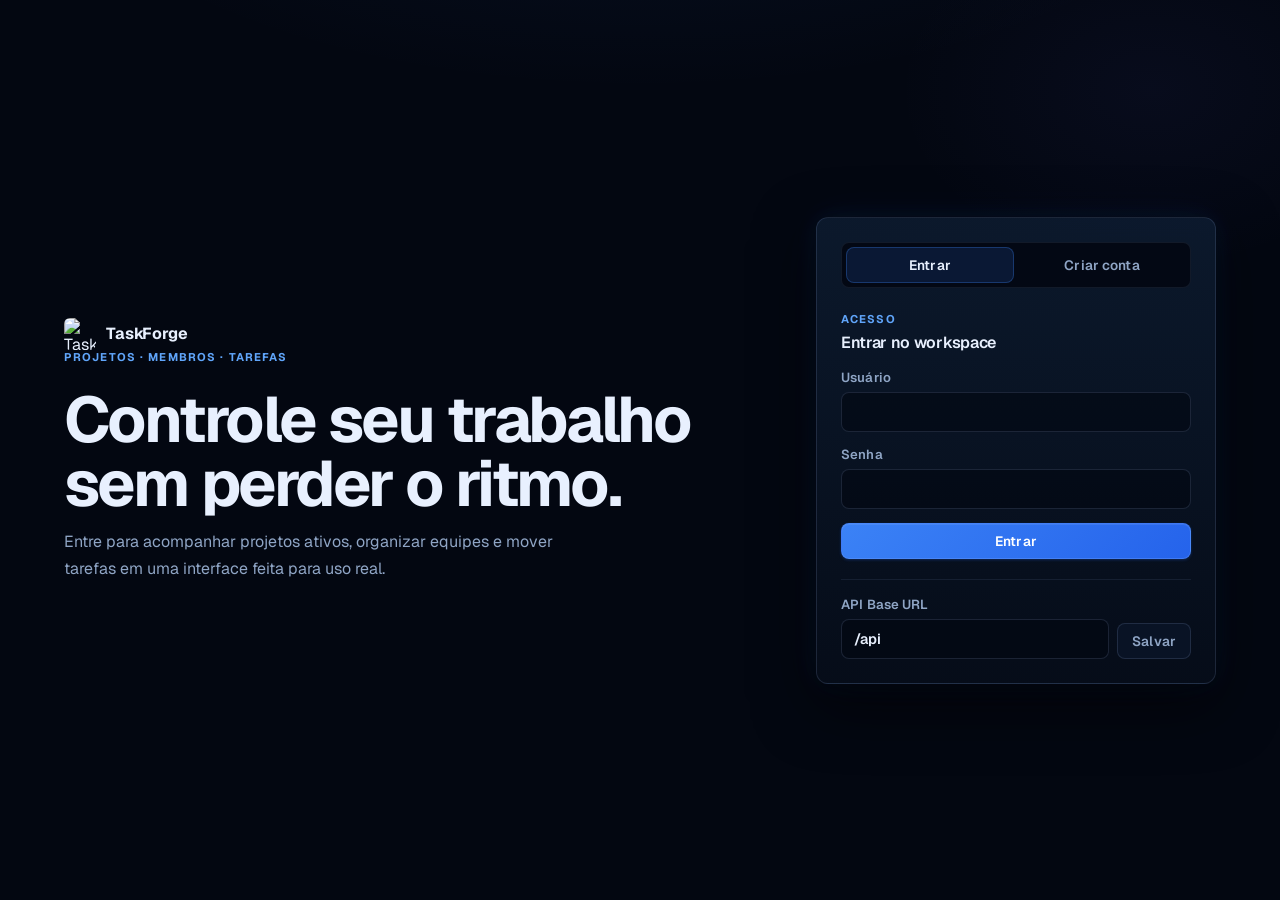
==== static/frontend/dashboard.html @ 9a6d23b8 "melhorando front end" ====
<!doctype html>
<html lang="pt-BR">
  <head>
    <meta charset="utf-8">
    <meta name="viewport" content="width=device-width, initial-scale=1">
    <title>Organizações | TaskForge</title>
    <link rel="icon" href="http://localhost:5000/static/icons/TaskForgeLogo.png">
    <link rel="stylesheet" href="./css/styles.css">
  </head>
  <body data-page="dashboard">
    <div id="toast-region" class="toast-region" aria-live="polite" aria-atomic="true"></div>
    <section class="app-shell">

      <!-- ── Sidebar ──────────────────────────────────────────── -->
      <aside class="sidebar sidebar-clean">
        <div class="brand-lockup sidebar-brand">
          <img class="brand-mark" src="http://localhost:5000/static/icons/TaskForgeLogo.png" alt="TaskForge">
          <strong>TaskForge</strong>
        </div>

        <nav class="page-nav" aria-label="Navegação principal">
          <a class="nav-link active" href="./dashboard.html">
            <span class="nav-icon">
              <svg width="14" height="14" viewBox="0 0 16 16" fill="none">
                <rect x="1" y="1" width="6" height="6" rx="1.5" fill="currentColor" opacity=".9"/>
                <rect x="9" y="1" width="6" height="6" rx="1.5" fill="currentColor" opacity=".6"/>
                <rect x="1" y="9" width="6" height="6" rx="1.5" fill="currentColor" opacity=".6"/>
                <rect x="9" y="9" width="6" height="6" rx="1.5" fill="currentColor" opacity=".4"/>
              </svg>
            </span>
            Organizações
          </a>
        </nav>

        <div class="sidebar-spacer"></div>

        <!-- User -->
        <div class="sidebar-user">
          <div class="avatar-upload-wrap">
            <span class="avatar avatar-upload" data-current-avatar>
              <span class="avatar-upload-hint">✎</span>
            </span>
            <input id="pfp-upload-input" type="file" accept="image/jpeg,image/png,image/gif" class="sr-only">
          </div>
          <div class="sidebar-user-info">
            <a class="profile-link" data-current-user data-current-profile-link href="#">Usuário</a>
            <span>Conta ativa</span>
          </div>
          <button data-logout class="icon-menu sidebar-logout" type="button" aria-label="Sair">
            <svg width="14" height="14" viewBox="0 0 16 16" fill="none"><path d="M10.5 5.5L13 8l-2.5 2.5M13 8H6M6 2.5H3.5A1 1 0 002.5 3.5v9a1 1 0 001 1H6" stroke="currentColor" stroke-width="1.5" stroke-linecap="round" stroke-linejoin="round"/></svg>
          </button>
        </div>
      </aside>

      <!-- ── Main Workspace ──────────────────────────────────── -->
      <main class="workspace workspace-org">

        <!-- Header -->
        <header class="org-header-bar">
          <div class="org-header-identity">
            <div class="org-header-text">
              <p class="eyebrow">TaskForge</p>
              <h1 id="dashboard-title">Organizações</h1>
              <p class="org-header-desc">Seus workspaces, membros e trabalho em aberto.</p>
            </div>
          </div>

          <div class="org-header-meta">
            <div class="org-meta-row">
              <div class="org-meta-item">
                <span class="org-meta-label">Workspaces</span>
                <strong id="orgs-total" style="font-size:1.1rem;font-weight:700;color:var(--text);letter-spacing:-0.02em;">0</strong>
              </div>
              <div class="org-meta-item">
                <span class="org-meta-label">Tarefas abertas</span>
                <strong id="open-tasks-total" style="font-size:1.1rem;font-weight:700;color:var(--text);letter-spacing:-0.02em;">0</strong>
              </div>
              <div class="org-meta-item">
                <span class="org-meta-label">Status API</span>
                <span id="api-status" class="api-badge">
                  <span class="api-dot"></span>
                  API pronta
                </span>
              </div>
            </div>
          </div>

          <div class="org-header-actions">
            <button id="new-org-btn" class="primary-button" type="button">
              <svg width="13" height="13" viewBox="0 0 16 16" fill="none"><path d="M8 2v12M2 8h12" stroke="currentColor" stroke-width="2" stroke-linecap="round"/></svg>
              Nova Organização
            </button>
          </div>
        </header>

        <!-- Busca -->
        <section class="dashboard-command">
          <div class="org-search-box">
            <span class="search-icon">
              <svg width="15" height="15" viewBox="0 0 20 20" fill="none">
                <path d="M9 17A8 8 0 1 0 9 1a8 8 0 0 0 0 16Z" stroke="currentColor" stroke-width="1.8" stroke-linecap="round"/>
                <path d="m19 19-4.35-4.35" stroke="currentColor" stroke-width="1.8" stroke-linecap="round"/>
              </svg>
            </span>
            <input id="org-search-input" type="search" placeholder="Pesquisar organizações..." autocomplete="off">
            <button id="org-search-btn" class="ghost-button" type="button">Buscar</button>
          </div>
          <span id="orgs-result-label" class="status-chip subdued">Todas</span>
        </section>

        <!-- Conteúdo -->
        <section id="dashboard-content" class="dashboard-content">

          <!-- Convites (oculto quando vazio) -->
          <section id="invites-panel" class="panel is-hidden" aria-labelledby="invites-title">
            <div class="panel-heading horizontal">
              <div>
                <p class="eyebrow">Pendentes</p>
                <h2 id="invites-title">Convites recebidos</h2>
              </div>
              <span id="invites-count" class="count-pill">0</span>
            </div>
            <div id="invites-list" class="invites-grid"></div>
          </section>

          <!-- Board de orgs -->
          <section class="orgs-board" aria-labelledby="orgs-title">
            <div class="panel-heading horizontal">
              <div>
                <p class="eyebrow">Workspaces</p>
                <h2 id="orgs-title">Suas organizações</h2>
              </div>
            </div>
            <div id="orgs-list" class="orgs-grid"></div>
          </section>

        </section>
      </main>
    </section>

    <!-- ── Modal: Nova Organização ──────────────────────────────── -->
    <dialog id="new-org-modal" class="project-modal">
      <div class="project-modal-inner">
        <div class="project-modal-header">
          <div>
            <p class="eyebrow">Workspaces</p>
            <h2>Nova Organização</h2>
          </div>
          <button id="close-org-modal" class="modal-close-btn" type="button" aria-label="Fechar">
            <svg width="16" height="16" viewBox="0 0 16 16" fill="none"><path d="M3 3l10 10M13 3L3 13" stroke="currentColor" stroke-width="1.8" stroke-linecap="round"/></svg>
          </button>
        </div>
        <form id="create-org-form" class="project-modal-form">
          <label>
            Nome da organização
            <input id="org-name-input" type="text" minlength="3" maxlength="30" placeholder="Ex: Acme Corp, Equipe Produto…" required autofocus>
          </label>
          <label>
            Descrição
            <input id="org-description-input" type="text" minlength="3" maxlength="120" placeholder="Descreva brevemente o propósito da organização" required>
          </label>
          <label>
            Imagem <span class="label-optional">(opcional)</span>
            <input id="org-img-input" type="file" accept="image/jpeg,image/png">
          </label>
          <div class="project-modal-actions">
            <button id="cancel-org-modal" class="ghost-button" type="button">Cancelar</button>
            <button class="primary-button" type="submit" style="justify-content:center;">
              <svg width="12" height="12" viewBox="0 0 16 16" fill="none"><path d="M8 2v12M2 8h12" stroke="currentColor" stroke-width="2.2" stroke-linecap="round"/></svg>
              Criar organização
            </button>
          </div>
        </form>
      </div>
    </dialog>

    <script src="./js/app.js" defer></script>
    <script>
      (function() {
        function openOrgModal() {
          document.getElementById('new-org-modal')?.showModal();
        }
        function closeOrgModal() {
          const m = document.getElementById('new-org-modal');
          if (m?.open) m.close();
        }

        document.getElementById('new-org-btn')?.addEventListener('click', openOrgModal);
        document.getElementById('close-org-modal')?.addEventListener('click', closeOrgModal);
        document.getElementById('cancel-org-modal')?.addEventListener('click', closeOrgModal);
        document.getElementById('new-org-modal')?.addEventListener('click', function(e) {
          if (e.target === this) closeOrgModal();
        });

        // Fechar após submissão bem-sucedida (app.js limpa o form e redireciona)
        document.getElementById('create-org-form')?.addEventListener('submit', function() {
          setTimeout(closeOrgModal, 300);
        });
      })();
    </script>
  </body>
</html>
---- static/frontend/css/styles.css ----
/* ═══════════════════════════════════════════════════════════
   TaskForge — Design System v2
   Dark Navy · Professional SaaS · Linear-inspired
═══════════════════════════════════════════════════════════ */

@import url('https://fonts.googleapis.com/css2?family=Geist:wght@300;400;500;600;700;800&family=Geist+Mono:wght@400;500&display=swap');

:root {
  color-scheme: dark;

  /* ── Base surfaces ── */
  --bg:          #030711;
  --bg-2:        #060d1a;
  --sidebar:     #060d1a;
  --panel:       #0a1628;
  --panel-2:     #0d1c32;
  --panel-3:     #112238;
  --card:        #0c1a2e;
  --card-hover:  #0f2040;

  /* ── Borders ── */
  --line:        rgba(148, 176, 220, 0.10);
  --line-med:    rgba(148, 176, 220, 0.16);
  --line-strong: rgba(148, 176, 220, 0.24);

  /* ── Typography ── */
  --text:        #e8f0fe;
  --text-soft:   #8fa5c5;
  --text-muted:  #4e6480;

  /* ── Accent palette ── */
  --blue:        #3b82f6;
  --blue-bright: #60a5fa;
  --blue-dim:    #1d4ed8;
  --blue-glow:   rgba(59, 130, 246, 0.15);
  --green:       #34d399;
  --green-dim:   rgba(52, 211, 153, 0.12);
  --orange:      #fb923c;
  --orange-dim:  rgba(251, 146, 60, 0.12);
  --purple:      #a78bfa;
  --purple-dim:  rgba(167, 139, 250, 0.12);
  --red:         #f87171;
  --red-dim:     rgba(248, 113, 113, 0.12);
  --cyan:        #22d3ee;

  /* ── Shadows & Effects ── */
  --shadow-sm:   0 1px 3px rgba(0, 0, 0, 0.4), 0 1px 2px rgba(0, 0, 0, 0.3);
  --shadow:      0 4px 24px rgba(0, 0, 0, 0.5), 0 1px 4px rgba(0, 0, 0, 0.3);
  --shadow-lg:   0 20px 60px rgba(0, 0, 0, 0.6), 0 4px 16px rgba(0, 0, 0, 0.4);
  --glow-blue:   0 0 24px rgba(59, 130, 246, 0.12), 0 0 48px rgba(59, 130, 246, 0.06);

  /* ── Layout ── */
  --radius-sm:   6px;
  --radius:      8px;
  --radius-lg:   12px;
  --sidebar-width: 248px;

  font-family: 'Geist', 'Inter', ui-sans-serif, system-ui, -apple-system, sans-serif;
}

/* ── Reset & Base ──────────────────────────────────────── */
*, *::before, *::after { box-sizing: border-box; }

html { min-height: 100%; background: var(--bg); }

body {
  min-height: 100vh;
  margin: 0;
  background:
    radial-gradient(ellipse 80% 50% at 50% -20%, rgba(59, 130, 246, 0.08) 0%, transparent 60%),
    radial-gradient(ellipse 40% 40% at 90% 10%, rgba(99, 102, 241, 0.05) 0%, transparent 50%),
    var(--bg);
  color: var(--text);
  -webkit-font-smoothing: antialiased;
  -moz-osx-font-smoothing: grayscale;
}

button, input, textarea, select { font: inherit; }
button, a { -webkit-tap-highlight-color: transparent; }
button { cursor: pointer; }
button:disabled, input:disabled, textarea:disabled, select:disabled {
  cursor: not-allowed;
  opacity: 0.48;
}

/* ── Form Controls ─────────────────────────────────────── */
input, textarea, select {
  width: 100%;
  border: 1px solid var(--line-med);
  border-radius: var(--radius);
  background: rgba(3, 7, 17, 0.60);
  color: var(--text);
  outline: none;
  padding: 10px 12px;
  font-size: 0.9rem;
  transition: border-color 150ms ease, box-shadow 150ms ease, background 150ms ease;
}

textarea { resize: vertical; min-height: 88px; }
select { appearance: none; }

input::placeholder, textarea::placeholder { color: var(--text-muted); }

input:focus, textarea:focus, select:focus {
  border-color: rgba(59, 130, 246, 0.60);
  box-shadow: 0 0 0 3px rgba(59, 130, 246, 0.10);
  background: rgba(3, 10, 25, 0.90);
}

label {
  display: grid;
  gap: 6px;
  color: var(--text-soft);
  font-size: 0.82rem;
  font-weight: 600;
  letter-spacing: 0.01em;
}

/* ── Utilities ─────────────────────────────────────────── */
.is-hidden   { display: none !important; }
.muted       { color: var(--text-muted); }
.text-soft   { color: var(--text-soft); }

.as-link {
  display: inline-flex;
  align-items: center;
  justify-content: center;
  text-decoration: none;
}

.eyebrow {
  margin: 0 0 6px;
  color: var(--blue-bright);
  font-size: 0.70rem;
  font-weight: 700;
  letter-spacing: 0.10em;
  text-transform: uppercase;
}

.sr-only {
  position: absolute;
  width: 1px;
  height: 1px;
  overflow: hidden;
  clip: rect(0,0,0,0);
  white-space: nowrap;
}

/* ── Brand ─────────────────────────────────────────────── */
.brand-lockup {
  display: flex;
  align-items: center;
  gap: 10px;
}

.brand-lockup strong {
  font-size: 1rem;
  font-weight: 700;
  letter-spacing: -0.01em;
  color: var(--text);
}

.brand-mark {
  width: 32px;
  height: 32px;
  display: block;
  border-radius: var(--radius-sm);
  object-fit: contain;
}

/* ── Buttons ────────────────────────────────────────────── */
.tab-button,
.ghost-button,
.primary-button,
.danger-button,
.link-button,
.icon-menu {
  min-height: 36px;
  border: 1px solid transparent;
  border-radius: var(--radius);
  color: var(--text);
  font-size: 0.85rem;
  font-weight: 600;
  letter-spacing: 0.01em;
  transition: all 140ms ease;
  white-space: nowrap;
}

.primary-button {
  background: linear-gradient(135deg, #3b82f6, #2563eb);
  border-color: rgba(99, 150, 255, 0.40);
  color: #fff;
  padding: 0 16px;
  box-shadow: 0 1px 3px rgba(37, 99, 235, 0.30), inset 0 1px 0 rgba(255,255,255,0.08);
}

.primary-button:hover:not(:disabled) {
  background: linear-gradient(135deg, #60a5fa, #3b82f6);
  box-shadow: 0 2px 8px rgba(37, 99, 235, 0.40), inset 0 1px 0 rgba(255,255,255,0.10);
  transform: translateY(-1px);
}

.ghost-button, .icon-menu {
  background: rgba(10, 22, 40, 0.80);
  border-color: var(--line-med);
  color: var(--text-soft);
  padding: 0 14px;
}

.ghost-button:hover:not(:disabled), .icon-menu:hover:not(:disabled) {
  border-color: var(--line-strong);
  background: rgba(15, 32, 56, 0.90);
  color: var(--text);
}

.danger-button {
  background: rgba(248, 113, 113, 0.08);
  border-color: rgba(248, 113, 113, 0.28);
  color: #fca5a5;
  padding: 0 14px;
}

.danger-button:hover:not(:disabled) {
  background: rgba(248, 113, 113, 0.14);
  border-color: rgba(248, 113, 113, 0.45);
}

.link-button {
  min-height: auto;
  padding: 0;
  background: transparent;
  border: 0;
  color: var(--blue-bright);
  text-decoration: none;
  font-size: 0.85rem;
}

.link-button:hover { color: #93c5fd; }

.tab-button {
  background: transparent;
  color: var(--text-soft);
  padding: 0 14px;
}

.tab-button.active {
  background: rgba(59, 130, 246, 0.14);
  color: var(--text);
  border-color: rgba(59, 130, 246, 0.30);
}

.nav-button { width: 100%; }

/* ── Page Loader ────────────────────────────────────────── */
.page-loader {
  min-height: 100vh;
  display: grid;
  place-content: center;
  justify-items: center;
  gap: 10px;
  padding: 24px;
  text-align: center;
}

.page-loader h1 {
  margin: 0;
  font-size: 2.8rem;
  letter-spacing: -0.03em;
}

/* ── Auth Screen ────────────────────────────────────────── */
.auth-screen {
  min-height: 100vh;
  display: grid;
  grid-template-columns: minmax(0, 1fr) 400px;
  gap: clamp(24px, 5vw, 72px);
  align-items: center;
  padding: clamp(24px, 5vw, 72px);
}

.auth-brand { max-width: 640px; }

.auth-brand h1 {
  margin: 24px 0 12px;
  font-size: 4rem;
  line-height: 1;
  letter-spacing: -0.04em;
  color: var(--text);
}

.auth-brand p:not(.eyebrow) {
  max-width: 520px;
  color: var(--text-soft);
  font-size: 1rem;
  line-height: 1.7;
  margin: 0;
}

.auth-panel {
  border: 1px solid var(--line-med);
  border-radius: var(--radius-lg);
  background: linear-gradient(180deg, rgba(12, 26, 46, 0.95) 0%, rgba(6, 13, 26, 0.95) 100%);
  box-shadow: var(--shadow-lg), var(--glow-blue);
  padding: 24px;
  backdrop-filter: blur(12px);
}

.auth-tabs {
  display: grid;
  grid-template-columns: 1fr 1fr;
  gap: 4px;
  padding: 4px;
  border-radius: var(--radius);
  background: rgba(2, 6, 15, 0.80);
  margin-bottom: 24px;
  border: 1px solid var(--line);
}

.stacked-form, .compact-form { display: grid; gap: 14px; }
.compact-form.is-disabled { opacity: 0.55; }

.inline-form {
  display: grid;
  grid-template-columns: minmax(0, 1fr) auto;
  gap: 8px;
  align-items: end;
}

.api-config {
  display: grid;
  grid-template-columns: minmax(0, 1fr) auto;
  gap: 8px;
  align-items: end;
  margin-top: 20px;
  padding-top: 16px;
  border-top: 1px solid var(--line);
}

/* ── App Shell ──────────────────────────────────────────── */
.app-shell {
  display: grid;
  grid-template-columns: var(--sidebar-width) minmax(0, 1fr);
  min-height: 100vh;
}

/* ── Sidebar ────────────────────────────────────────────── */
.sidebar {
  position: sticky;
  top: 0;
  height: 100vh;
  overflow-y: auto;
  display: grid;
  grid-template-rows: auto auto 1fr auto;
  gap: 6px;
  padding: 16px 12px;
  border-right: 1px solid var(--line);
  background: linear-gradient(180deg, rgba(6, 13, 26, 0.99) 0%, rgba(3, 7, 17, 0.99) 100%);
}

.sidebar-brand {
  padding: 4px 6px 10px;
  margin-bottom: 2px;
}

.sidebar-form {
  border: 1px solid var(--line);
  border-radius: var(--radius);
  background: rgba(10, 20, 36, 0.60);
  padding: 14px;
}

.sidebar-label {
  margin: 0 0 10px;
  color: var(--text-muted);
  font-size: 0.68rem;
  font-weight: 700;
  letter-spacing: 0.10em;
  text-transform: uppercase;
  padding: 0 4px;
}

/* ── Nav ────────────────────────────────────────────────── */
.page-nav {
  display: grid;
  align-content: start;
  gap: 2px;
}

.nav-section-label {
  margin: 8px 0 4px;
  padding: 0 8px;
  color: var(--text-muted);
  font-size: 0.66rem;
  font-weight: 700;
  letter-spacing: 0.10em;
  text-transform: uppercase;
}

.nav-link {
  min-height: 36px;
  display: flex;
  align-items: center;
  gap: 10px;
  border: 1px solid transparent;
  border-radius: var(--radius);
  background: transparent;
  color: var(--text-soft);
  font-size: 0.875rem;
  font-weight: 500;
  padding: 0 10px;
  text-decoration: none;
  text-align: left;
  transition: all 130ms ease;
}

.nav-link:hover {
  background: rgba(59, 130, 246, 0.06);
  color: var(--text);
  border-color: var(--line);
}

.nav-link.active {
  background: rgba(59, 130, 246, 0.12);
  color: var(--blue-bright);
  border-color: rgba(59, 130, 246, 0.22);
  font-weight: 600;
}

.nav-icon {
  width: 22px;
  height: 22px;
  display: grid;
  place-items: center;
  border-radius: 6px;
  flex-shrink: 0;
  font-size: 0.75rem;
}

.nav-link .nav-icon { color: inherit; opacity: 0.8; }
.nav-link.active .nav-icon { opacity: 1; }

/* ── Sidebar User ───────────────────────────────────────── */
.sidebar-user {
  display: grid;
  grid-template-columns: auto minmax(0, 1fr) auto;
  align-items: center;
  gap: 8px;
  border: 1px solid var(--line);
  border-radius: var(--radius);
  background: rgba(10, 20, 36, 0.60);
  padding: 10px;
  margin-top: 4px;
}

.sidebar-user strong,
.sidebar-user span {
  display: block;
  overflow: hidden;
  text-overflow: ellipsis;
  white-space: nowrap;
}

.sidebar-user strong { font-size: 0.85rem; font-weight: 600; }
.sidebar-user span { color: var(--text-muted); font-size: 0.75rem; }

/* ── Avatar ─────────────────────────────────────────────── */
.avatar {
  width: 34px;
  height: 34px;
  display: grid;
  place-items: center;
  flex: 0 0 auto;
  border-radius: 50%;
  background: linear-gradient(135deg, #1e3a5f, #0f2040);
  color: var(--blue-bright);
  font-weight: 700;
  font-size: 0.78rem;
  border: 1px solid rgba(59, 130, 246, 0.20);
}

.avatar-large { width: 60px; height: 60px; font-size: 1.4rem; flex-shrink: 0; }

/* ── Workspace ──────────────────────────────────────────── */
.workspace {
  min-width: 0;
  padding: 28px 32px;
}

/* ── Topbar ─────────────────────────────────────────────── */
.topbar {
  display: flex;
  align-items: flex-start;
  justify-content: space-between;
  gap: 20px;
  margin-bottom: 28px;
}

.topbar h1 {
  margin: 0 0 4px;
  font-size: 1.8rem;
  font-weight: 700;
  letter-spacing: -0.03em;
  color: var(--text);
  line-height: 1.2;
}

.topbar p { margin: 0; }

.topbar-actions {
  display: flex;
  align-items: center;
  justify-content: flex-end;
  gap: 8px;
  flex-wrap: wrap;
  padding-top: 4px;
}

.topbar-org-heading {
  display: flex;
  align-items: center;
  gap: 14px;
}

.org-header-img {
  width: 48px;
  height: 48px;
  object-fit: cover;
  border-radius: var(--radius);
  border: 1px solid var(--line-med);
  flex-shrink: 0;
}

/* ── Status Chips & Tags ────────────────────────────────── */
.status-chip, .count-pill, .tag {
  display: inline-flex;
  align-items: center;
  min-height: 26px;
  border: 1px solid var(--line);
  border-radius: 999px;
  padding: 0 10px;
  background: rgba(10, 22, 40, 0.80);
  color: var(--text-soft);
  font-size: 0.75rem;
  font-weight: 600;
  white-space: nowrap;
}

.count-pill {
  min-width: 22px;
  height: 22px;
  padding: 0 7px;
  justify-content: center;
  background: rgba(59, 130, 246, 0.14);
  border-color: rgba(59, 130, 246, 0.24);
  color: var(--blue-bright);
  font-size: 0.72rem;
}

.status-chip.subdued { color: var(--text-muted); }

.tag.high   { background: var(--red-dim);    border-color: rgba(248, 113, 113, 0.24); color: #fca5a5; }
.tag.medium { background: var(--orange-dim); border-color: rgba(251, 146, 60, 0.24);  color: #fdba74; }
.tag.low    { background: var(--green-dim);  border-color: rgba(52, 211, 153, 0.24);  color: #6ee7b7; }
.tag.done   { background: var(--green-dim);  border-color: rgba(52, 211, 153, 0.24);  color: #6ee7b7; }

/* ── Dashboard Command Bar ──────────────────────────────── */
.dashboard-command {
  display: flex;
  align-items: center;
  gap: 12px;
  margin-bottom: 24px;
  flex-wrap: wrap;
}

.org-search-box {
  position: relative;
  display: flex;
  align-items: center;
  flex: 1;
  min-width: 240px;
  max-width: 480px;
  background: rgba(6, 14, 28, 0.80);
  border: 1px solid var(--line-med);
  border-radius: var(--radius);
  overflow: hidden;
  transition: border-color 150ms ease, box-shadow 150ms ease;
}

.org-search-box:focus-within {
  border-color: rgba(59, 130, 246, 0.50);
  box-shadow: 0 0 0 3px rgba(59, 130, 246, 0.08);
}

.org-search-box .search-icon {
  padding: 0 10px 0 14px;
  color: var(--text-muted);
  font-size: 1rem;
  flex-shrink: 0;
  pointer-events: none;
  display: flex;
  align-items: center;
}

.org-search-box input {
  flex: 1;
  border: none;
  background: transparent;
  padding: 10px 12px 10px 0;
  font-size: 0.875rem;
  min-width: 0;
}

.org-search-box input:focus { box-shadow: none; }

.org-search-box .ghost-button {
  border: none;
  border-left: 1px solid var(--line);
  border-radius: 0;
  background: transparent;
  padding: 0 14px;
  min-height: 100%;
  font-size: 0.8rem;
}

.dashboard-summary {
  display: flex;
  align-items: center;
  gap: 16px;
  color: var(--text-muted);
  font-size: 0.82rem;
}

.dashboard-summary strong {
  color: var(--text-soft);
  font-weight: 600;
}

/* ── Dashboard Content ──────────────────────────────────── */
.dashboard-content { display: grid; gap: 24px; }

/* ── Panel & Cards ──────────────────────────────────────── */
.panel {
  border: 1px solid var(--line);
  border-radius: var(--radius-lg);
  background: linear-gradient(180deg, rgba(12, 26, 46, 0.70) 0%, rgba(6, 14, 28, 0.70) 100%);
  box-shadow: var(--shadow-sm);
  min-width: 0;
  padding: 20px;
}

.confirm-dialog, .metric-card {
  border: 1px solid var(--line);
  border-radius: var(--radius-lg);
  background: linear-gradient(180deg, rgba(12, 26, 46, 0.90) 0%, rgba(6, 14, 28, 0.90) 100%);
  box-shadow: var(--shadow);
}

.panel-heading { margin-bottom: 16px; }
.panel-heading h2, .panel-heading h3 {
  margin: 0;
  letter-spacing: -0.02em;
  font-size: 1rem;
  font-weight: 600;
}

.panel-heading.horizontal {
  display: flex;
  justify-content: space-between;
  align-items: center;
  gap: 12px;
}

/* ── Orgs Section (Dashboard) ───────────────────────────── */
.orgs-board { }

.orgs-board > .panel-heading {
  margin-bottom: 20px;
}

.orgs-board > .panel-heading h2 {
  font-size: 1.1rem;
}

/* ── Org Cards Grid ─────────────────────────────────────── */
.orgs-grid {
  display: grid;
  grid-template-columns: repeat(auto-fill, minmax(300px, 1fr));
  gap: 14px;
}

.org-card {
  display: grid;
  grid-template-rows: auto auto 1fr auto;
  gap: 0;
  border: 1px solid var(--line);
  border-radius: var(--radius-lg);
  background: linear-gradient(180deg, rgba(12, 26, 46, 0.80) 0%, rgba(7, 15, 30, 0.80) 100%);
  padding: 18px;
  text-decoration: none;
  color: var(--text);
  transition: border-color 150ms ease, background 150ms ease, transform 150ms ease, box-shadow 150ms ease;
  cursor: pointer;
}

.org-card:hover {
  border-color: rgba(59, 130, 246, 0.35);
  background: linear-gradient(180deg, rgba(15, 32, 64, 0.90) 0%, rgba(9, 19, 40, 0.90) 100%);
  transform: translateY(-2px);
  box-shadow: 0 8px 24px rgba(0,0,0,0.30), 0 0 0 1px rgba(59, 130, 246, 0.12);
}

.org-card-header {
  display: flex;
  align-items: center;
  gap: 12px;
  margin-bottom: 14px;
}

.org-card-img {
  width: 44px;
  height: 44px;
  border-radius: var(--radius);
  background: linear-gradient(135deg, rgba(59, 130, 246, 0.20), rgba(37, 99, 235, 0.10));
  border: 1px solid rgba(59, 130, 246, 0.20);
  display: grid;
  place-items: center;
  font-size: 0.88rem;
  font-weight: 700;
  color: var(--blue-bright);
  overflow: hidden;
  flex-shrink: 0;
}

.org-card-info {
  display: grid;
  gap: 2px;
  min-width: 0;
  flex: 1;
}

.org-card-info strong {
  font-size: 0.95rem;
  font-weight: 600;
  white-space: nowrap;
  overflow: hidden;
  text-overflow: ellipsis;
  letter-spacing: -0.01em;
  color: var(--text);
}

.org-card-info span {
  font-size: 0.78rem;
  color: var(--text-muted);
  white-space: nowrap;
  overflow: hidden;
  text-overflow: ellipsis;
}

.org-card-divider {
  height: 1px;
  background: var(--line);
  margin-bottom: 14px;
}

.org-card-stats {
  display: grid;
  grid-template-columns: repeat(3, 1fr);
  gap: 8px;
  margin-bottom: 16px;
}

.org-stat {
  display: grid;
  gap: 2px;
  padding: 10px;
  border: 1px solid var(--line);
  border-radius: var(--radius-sm);
  background: rgba(3, 7, 17, 0.40);
  text-align: center;
}

.org-stat strong {
  font-size: 1.05rem;
  font-weight: 700;
  color: var(--text);
  letter-spacing: -0.02em;
  line-height: 1;
}

.org-stat small {
  font-size: 0.68rem;
  color: var(--text-muted);
  font-weight: 500;
  line-height: 1.2;
  text-transform: uppercase;
  letter-spacing: 0.04em;
}

.org-card-action {
  display: flex;
  align-items: center;
  justify-content: center;
  gap: 6px;
  min-height: 34px;
  border: 1px solid var(--line-med);
  border-radius: var(--radius);
  background: rgba(59, 130, 246, 0.08);
  color: var(--blue-bright);
  font-size: 0.82rem;
  font-weight: 600;
  text-decoration: none;
  transition: all 140ms ease;
  cursor: pointer;
}

.org-card:hover .org-card-action {
  background: rgba(59, 130, 246, 0.16);
  border-color: rgba(59, 130, 246, 0.35);
}

/* ── Invites Panel ──────────────────────────────────────── */
.invites-grid { display: grid; gap: 8px; }

.invite-card {
  display: grid;
  grid-template-columns: minmax(0, 1fr) auto;
  gap: 12px;
  align-items: center;
  border: 1px solid var(--line);
  border-radius: var(--radius);
  background: rgba(8, 18, 34, 0.60);
  padding: 12px 14px;
}

.invite-card strong, .invite-card span { display: block; }
.invite-card span { color: var(--text-muted); font-size: 0.80rem; margin-top: 2px; }

/* ── Metrics Grid ───────────────────────────────────────── */
.metrics-grid {
  display: grid;
  grid-template-columns: repeat(4, minmax(140px, 1fr));
  gap: 12px;
}

.metrics-grid.compact {
  grid-template-columns: repeat(auto-fit, minmax(140px, 1fr));
}

.metric-card {
  min-height: 110px;
  display: grid;
  grid-template-columns: auto 1fr;
  gap: 6px 14px;
  align-items: center;
  padding: 16px;
}

.metric-card p {
  margin: 0;
  color: var(--text-soft);
  font-size: 0.82rem;
  font-weight: 500;
}

.metric-card strong {
  display: block;
  font-size: 1.9rem;
  font-weight: 700;
  line-height: 1;
  letter-spacing: -0.03em;
}

.metric-card small { grid-column: 2; color: var(--text-muted); font-size: 0.75rem; }

.metric-icon {
  width: 40px;
  height: 40px;
  display: grid;
  place-items: center;
  grid-row: span 3;
  border-radius: var(--radius);
  font-size: 0.78rem;
  font-weight: 700;
}

.accent-purple .metric-icon { background: var(--purple-dim); color: #c4b5fd; border: 1px solid rgba(167,139,250,0.20); }
.accent-blue   .metric-icon { background: var(--blue-glow);  color: var(--blue-bright); border: 1px solid rgba(59,130,246,0.20); }
.accent-green  .metric-icon { background: var(--green-dim);  color: #6ee7b7; border: 1px solid rgba(52,211,153,0.20); }
.accent-orange .metric-icon { background: var(--orange-dim); color: #fdba74; border: 1px solid rgba(251,146,60,0.20); }

/* ── Content Grid ───────────────────────────────────────── */
.overview-grid {
  display: grid;
  grid-template-columns: minmax(0, 1fr) minmax(300px, 0.50fr);
  gap: 16px;
}

.span-3 { grid-column: 1 / -1; }

.content-grid { display: grid; gap: 16px; }
.content-grid.two-columns {
  grid-template-columns: minmax(260px, 0.70fr) minmax(300px, 1.30fr);
}

/* ── Project & Task Rows ────────────────────────────────── */
.project-rows, .member-stack, .task-table, .activity-list { display: grid; gap: 8px; }

.project-row {
  display: grid;
  grid-template-columns: auto minmax(160px, 1fr) minmax(140px, 0.8fr) auto auto;
  gap: 12px;
  align-items: center;
  padding: 12px;
  border: 1px solid var(--line);
  border-radius: var(--radius);
  background: rgba(8, 17, 31, 0.60);
  text-decoration: none;
  color: var(--text);
  transition: border-color 130ms, background 130ms;
}

.project-row:hover { border-color: var(--line-med); background: rgba(12, 26, 46, 0.70); }

.row-icon {
  width: 38px;
  height: 38px;
  display: grid;
  place-items: center;
  border-radius: var(--radius-sm);
  background: var(--blue-glow);
  border: 1px solid rgba(59,130,246,0.16);
  color: var(--blue-bright);
  font-weight: 700;
  font-size: 0.75rem;
}

.row-title { display: grid; gap: 2px; min-width: 0; }
.row-title strong, .member-line strong, .task-main strong { overflow-wrap: anywhere; font-size: 0.88rem; font-weight: 600; }
.row-title span, .member-line span, .task-main span { color: var(--text-muted); font-size: 0.80rem; }

.progress-track {
  height: 4px;
  border-radius: 999px;
  background: rgba(255,255,255,0.06);
  overflow: hidden;
}

.progress-fill {
  height: 100%;
  border-radius: inherit;
  background: linear-gradient(90deg, var(--blue), var(--blue-bright));
}

.member-line, .task-row, .activity-item {
  display: grid;
  gap: 8px;
  align-items: center;
  border: 1px solid var(--line);
  border-radius: var(--radius);
  background: rgba(8, 17, 31, 0.60);
  padding: 11px 12px;
}

.member-line { grid-template-columns: auto minmax(0, 1fr) auto auto; }

.member-edit-btn { font-size: 0.75rem; padding: 4px 10px; min-height: 30px; }

.task-row { grid-template-columns: auto minmax(200px, 1fr) auto auto auto auto; }

.task-row.done {
  border-color: rgba(52, 211, 153, 0.20);
  background: rgba(52, 211, 153, 0.04);
}

.task-row.done .task-main strong {
  color: var(--text-soft);
  text-decoration: line-through;
}

.task-check {
  width: 20px;
  height: 20px;
  display: grid;
  place-items: center;
  border: 1px solid rgba(148, 176, 220, 0.28);
  border-radius: 50%;
  color: var(--text-muted);
  font-size: 0.65rem;
}

.task-actions { display: flex; gap: 6px; justify-content: flex-end; }
.task-actions button { min-height: 30px; font-size: 0.75rem; padding: 0 10px; }

.activity-item { grid-template-columns: auto minmax(0, 1fr); }

.activity-dot {
  width: 32px;
  height: 32px;
  display: grid;
  place-items: center;
  border-radius: 50%;
  background: var(--blue-glow);
  color: var(--blue-bright);
  font-weight: 700;
  border: 1px solid rgba(59,130,246,0.16);
}

/* ── Invite Result ──────────────────────────────────────── */
.invite-result-card {
  display: grid;
  gap: 8px;
  border: 1px solid var(--line);
  border-radius: var(--radius);
  background: rgba(6, 14, 27, 0.70);
  padding: 12px;
  margin-top: 10px;
}

.invite-result-name { color: var(--text); overflow-wrap: anywhere; font-size: 0.88rem; font-weight: 600; }
.invite-result-id, .invite-result-error { font-size: 0.80rem; }
.invite-result-error { margin: 0; color: var(--red); }

/* ── Empty States ───────────────────────────────────────── */
.empty-state {
  min-height: 50vh;
  display: grid;
  place-items: center;
  border: 1px dashed var(--line-med);
  border-radius: var(--radius-lg);
  background: rgba(6, 13, 26, 0.50);
  text-align: center;
  padding: 32px;
}

.empty-state h2 {
  max-width: 600px;
  margin: 0;
  font-size: 2rem;
  letter-spacing: -0.03em;
}

.empty-copy {
  margin: 0;
  border: 1px dashed var(--line);
  border-radius: var(--radius);
  color: var(--text-muted);
  padding: 14px;
  text-align: center;
  font-size: 0.875rem;
}

/* ── Stat link ──────────────────────────────────────────── */
.stat-link {
  justify-self: start;
  color: var(--blue-bright);
  font-size: 0.85rem;
  font-weight: 600;
}

/* ── Toasts ─────────────────────────────────────────────── */
.toast-region {
  position: fixed;
  top: 16px;
  right: 16px;
  z-index: 20;
  display: grid;
  gap: 8px;
  width: min(360px, calc(100vw - 32px));
}

.toast {
  border: 1px solid var(--line-med);
  border-radius: var(--radius);
  background: rgba(9, 18, 34, 0.98);
  color: var(--text);
  box-shadow: var(--shadow);
  padding: 12px 14px;
  font-size: 0.875rem;
  backdrop-filter: blur(8px);
}

.toast.success { border-color: rgba(52, 211, 153, 0.35); }
.toast.error   { border-color: rgba(248, 113, 113, 0.40); }

/* ── Dialogs ────────────────────────────────────────────── */
.confirm-dialog {
  width: min(440px, calc(100vw - 28px));
  color: var(--text);
  padding: 0;
}

.confirm-dialog::backdrop { background: rgba(0, 0, 0, 0.70); }

.confirm-dialog form {
  display: grid;
  gap: 14px;
  padding: 22px;
}

.confirm-dialog h2, .confirm-dialog p { margin: 0; }

.dialog-actions {
  display: flex;
  justify-content: flex-end;
  gap: 8px;
}

/* ── Avatar Upload ──────────────────────────────────────── */
.avatar-upload {
  cursor: pointer;
  position: relative;
  overflow: hidden;
  display: grid;
  place-items: center;
}

.avatar-upload:hover::after {
  content: "✎";
  position: absolute;
  inset: 0;
  display: grid;
  place-items: center;
  background: rgba(0,0,0,0.55);
  font-size: 0.9rem;
  color: white;
  border-radius: var(--radius);
}

.avatar-img { width: 100%; height: 100%; object-fit: cover; border-radius: var(--radius); }

/* ── Profile Page ───────────────────────────────────────── */
.profile-orgs-grid { display: grid; gap: 8px; }

.org-profile-card {
  display: grid;
  grid-template-columns: auto 1fr;
  align-items: center;
  gap: 10px;
  border: 1px solid var(--line);
  border-radius: var(--radius);
  background: rgba(8, 17, 31, 0.55);
  padding: 11px;
}

.org-profile-avatar {
  width: 34px;
  height: 34px;
  display: grid;
  place-items: center;
  border-radius: var(--radius-sm);
  background: var(--blue-glow);
  border: 1px solid rgba(59,130,246,0.16);
  font-size: 0.75rem;
  font-weight: 700;
  color: var(--blue-bright);
  overflow: hidden;
  flex-shrink: 0;
}

.profile-link { color: var(--text); text-decoration: none; font-weight: 600; font-size: 0.88rem; }
.profile-link:hover { color: var(--blue-bright); }

.member-profile-link { color: var(--text); text-decoration: none; font-weight: 500; font-size: 0.85rem; }
.member-profile-link:hover { color: var(--blue-bright); }

/* ── Task Page ──────────────────────────────────────────── */
.task-description-text {
  font-size: 0.90rem;
  line-height: 1.65;
  padding: 4px 0;
  white-space: pre-wrap;
  color: var(--text-soft);
}

.task-action-stack { display: grid; gap: 8px; }
.task-action-stack button { width: 100%; justify-content: center; }

/* ── User Search ────────────────────────────────────────── */
.user-search-results {
  margin-top: 6px;
  border: 1px solid var(--line-med);
  border-radius: var(--radius);
  background: rgba(8, 17, 31, 0.95);
  overflow: hidden;
}

.user-search-row {
  display: grid;
  grid-template-columns: auto 1fr;
  align-items: center;
  gap: 10px;
  padding: 10px 12px;
  text-decoration: none;
  color: var(--text);
  border-bottom: 1px solid var(--line);
  transition: background 100ms ease;
  font-size: 0.875rem;
}

.user-search-row:last-child { border-bottom: none; }
.user-search-row:hover { background: rgba(59, 130, 246, 0.08); }
.user-search-row strong { font-size: 0.875rem; font-weight: 600; }

.invite-user-row {
  display: grid;
  grid-template-columns: auto 1fr auto;
  align-items: center;
  gap: 10px;
  padding: 8px 0;
  border-bottom: 1px solid var(--line);
}

.invite-user-row:last-child { border-bottom: none; }

.avatar-sm { width: 28px; height: 28px; font-size: 0.68rem; }

/* ── Dashboard Hero ─────────────────────────────────────── */
.dashboard-hero h1 {
  font-size: 2rem;
  letter-spacing: -0.04em;
}

/* ── Org Switcher ───────────────────────────────────────── */
.org-switcher {
  min-height: 40px;
  background: rgba(18, 34, 60, 0.90);
}

/* ── Sidebar Block ──────────────────────────────────────── */
.sidebar-block {
  border: 1px solid var(--line);
  border-radius: var(--radius);
  background: rgba(10, 20, 36, 0.60);
  padding: 12px;
}

/* ── Responsive ─────────────────────────────────────────── */
@media (max-width: 1280px) {
  .orgs-grid { grid-template-columns: repeat(auto-fill, minmax(260px, 1fr)); }
}

@media (max-width: 1100px) {
  .metrics-grid,
  .metrics-grid.compact { grid-template-columns: repeat(2, minmax(140px, 1fr)); }

  .overview-grid,
  .content-grid.two-columns { grid-template-columns: 1fr; }
}

@media (max-width: 900px) {
  .auth-screen { grid-template-columns: 1fr; }

  .app-shell { grid-template-columns: 1fr; }

  .sidebar {
    position: static;
    height: auto;
    grid-template-rows: none;
  }

  .workspace { padding: 20px; }
  .topbar { display: grid; }
  .topbar-actions { justify-content: stretch; }
  .org-search-box { min-width: 100%; max-width: none; }

  .project-row, .task-row, .invite-card { grid-template-columns: 1fr; }
  .row-icon, .task-check { display: none; }
}

@media (max-width: 640px) {
  .orgs-grid { grid-template-columns: 1fr; }
}

@media (max-width: 560px) {
  .auth-screen, .workspace, .sidebar { padding: 16px; }

  .metrics-grid,
  .metrics-grid.compact { grid-template-columns: 1fr; }

  .inline-form, .api-config { grid-template-columns: 1fr; }

  .auth-brand h1 { font-size: 2.4rem; }
  .topbar h1, .empty-state h2 { font-size: 1.6rem; }
  .page-loader h1 { font-size: 2rem; }
}

/* ═══════════════════════════════════════════════════════════
   Organization Page — Refatoração UI/UX v3
   Linear · Vercel · Stripe Dashboard inspired
═══════════════════════════════════════════════════════════ */

/* ── Sidebar limpa ──────────────────────────────────────── */
.sidebar-clean {
  grid-template-rows: auto auto 1fr auto;
  gap: 4px;
}

.sidebar-spacer { flex: 1; }

.sidebar-logout {
  min-height: 32px;
  padding: 0 8px;
  border: none;
  background: transparent;
  color: var(--text-muted);
  display: flex;
  align-items: center;
  gap: 4px;
  flex-shrink: 0;
}

.sidebar-logout:hover {
  color: var(--red);
  background: transparent;
}

.sidebar-user-info {
  min-width: 0;
  flex: 1;
}

.sidebar-user-info a {
  display: block;
  white-space: nowrap;
  overflow: hidden;
  text-overflow: ellipsis;
}

.sidebar-user-info span {
  display: block;
  color: var(--text-muted);
  font-size: 0.72rem;
  white-space: nowrap;
  overflow: hidden;
  text-overflow: ellipsis;
}

/* ── Org Header Bar ─────────────────────────────────────── */
.org-header-bar {
  display: grid;
  grid-template-columns: auto 1fr auto;
  gap: 20px 32px;
  align-items: start;
  padding: 28px 32px 24px;
  border-bottom: 1px solid var(--line);
  background: linear-gradient(180deg, rgba(10, 22, 40, 0.40) 0%, transparent 100%);
  margin: -28px -32px 28px;
}

.org-header-identity {
  display: flex;
  align-items: center;
  gap: 14px;
}

.org-header-text h1 {
  margin: 0 0 3px;
  font-size: 1.5rem;
  font-weight: 700;
  letter-spacing: -0.03em;
  color: var(--text);
  line-height: 1.2;
}

.org-header-text .eyebrow { margin-bottom: 4px; }

.org-header-desc {
  margin: 0;
  color: var(--text-muted);
  font-size: 0.82rem;
  line-height: 1.4;
  max-width: 320px;
  white-space: nowrap;
  overflow: hidden;
  text-overflow: ellipsis;
}

/* Coluna de meta */
.org-header-meta {
  align-self: center;
}

.org-meta-row {
  display: flex;
  align-items: center;
  gap: 24px;
  flex-wrap: wrap;
}

.org-meta-item {
  display: flex;
  flex-direction: column;
  gap: 4px;
}

.org-meta-label {
  font-size: 0.68rem;
  font-weight: 600;
  letter-spacing: 0.08em;
  text-transform: uppercase;
  color: var(--text-muted);
}

.org-meta-id-row {
  display: flex;
  align-items: center;
  gap: 6px;
}

.org-meta-id-value {
  font-family: 'Geist Mono', ui-monospace, monospace;
  font-size: 0.78rem;
  color: var(--text-soft);
  background: rgba(59, 130, 246, 0.06);
  border: 1px solid var(--line-med);
  border-radius: var(--radius-sm);
  padding: 3px 8px;
  letter-spacing: 0.02em;
  max-width: 140px;
  white-space: nowrap;
  overflow: hidden;
  text-overflow: ellipsis;
}

.copy-id-btn {
  display: flex;
  align-items: center;
  gap: 4px;
  min-height: 26px;
  padding: 0 9px;
  border: 1px solid var(--line-med);
  border-radius: var(--radius-sm);
  background: rgba(10, 22, 40, 0.70);
  color: var(--text-muted);
  font-size: 0.72rem;
  font-weight: 600;
  letter-spacing: 0.01em;
  transition: all 130ms ease;
  cursor: pointer;
}

.copy-id-btn:hover {
  border-color: rgba(59, 130, 246, 0.35);
  color: var(--blue-bright);
  background: rgba(59, 130, 246, 0.06);
}

/* Role badge */
.role-badge {
  display: inline-flex;
  align-items: center;
  height: 24px;
  padding: 0 10px;
  border-radius: 999px;
  border: 1px solid rgba(167, 139, 250, 0.28);
  background: rgba(167, 139, 250, 0.08);
  color: #c4b5fd;
  font-size: 0.74rem;
  font-weight: 600;
  text-transform: capitalize;
  letter-spacing: 0.01em;
}

/* API badge */
.api-badge {
  display: inline-flex;
  align-items: center;
  gap: 6px;
  height: 24px;
  padding: 0 10px;
  border-radius: 999px;
  border: 1px solid rgba(52, 211, 153, 0.24);
  background: rgba(52, 211, 153, 0.08);
  color: #6ee7b7;
  font-size: 0.74rem;
  font-weight: 600;
  white-space: nowrap;
}

.api-dot {
  width: 6px;
  height: 6px;
  border-radius: 50%;
  background: #34d399;
  box-shadow: 0 0 6px rgba(52, 211, 153, 0.60);
  animation: api-pulse 2s ease infinite;
  flex-shrink: 0;
}

@keyframes api-pulse {
  0%, 100% { opacity: 1; }
  50% { opacity: 0.45; }
}

/* Header actions */
.org-header-actions {
  display: flex;
  align-items: center;
  gap: 8px;
  align-self: center;
}

.org-header-actions .primary-button {
  display: flex;
  align-items: center;
  gap: 6px;
}

/* ── Workspace para organização ─────────────────────────── */
.workspace-org {
  padding: 28px 32px;
}

/* ── Metrics Strip ──────────────────────────────────────── */
.metrics-strip {
  display: flex;
  align-items: center;
  gap: 0;
  border: 1px solid var(--line);
  border-radius: var(--radius-lg);
  background: linear-gradient(180deg, rgba(12, 26, 46, 0.60) 0%, rgba(6, 14, 28, 0.60) 100%);
  padding: 0 20px;
  height: 64px;
  margin-bottom: 20px;
  box-shadow: var(--shadow-sm);
}

.metric-strip-item {
  display: flex;
  align-items: center;
  gap: 10px;
  flex: 1;
  padding: 0 16px;
}

.metric-strip-item:first-child { padding-left: 0; }
.metric-strip-item:last-child { padding-right: 0; }

.metric-strip-item > div {
  display: flex;
  flex-direction: column;
  gap: 1px;
}

.metric-strip-item strong {
  font-size: 1.15rem;
  font-weight: 700;
  letter-spacing: -0.02em;
  color: var(--text);
  line-height: 1;
}

.metric-strip-item span {
  font-size: 0.72rem;
  color: var(--text-muted);
  font-weight: 500;
  text-transform: uppercase;
  letter-spacing: 0.06em;
}

.metric-strip-divider {
  width: 1px;
  height: 32px;
  background: var(--line-med);
  flex-shrink: 0;
}

.metric-strip-icon {
  width: 32px;
  height: 32px;
  display: grid;
  place-items: center;
  border-radius: var(--radius-sm);
  flex-shrink: 0;
}

.metric-strip-icon--purple {
  background: rgba(167, 139, 250, 0.10);
  border: 1px solid rgba(167, 139, 250, 0.18);
  color: #c4b5fd;
}

.metric-strip-icon--blue {
  background: rgba(59, 130, 246, 0.10);
  border: 1px solid rgba(59, 130, 246, 0.18);
  color: var(--blue-bright);
}

.metric-strip-icon--green {
  background: rgba(52, 211, 153, 0.10);
  border: 1px solid rgba(52, 211, 153, 0.18);
  color: #6ee7b7;
}

/* ── Org Layout ─────────────────────────────────────────── */
.org-body { display: grid; gap: 20px; }

.org-layout {
  display: grid;
  grid-template-columns: minmax(0, 1.6fr) minmax(280px, 1fr);
  gap: 16px;
  align-items: start;
}

.org-main-col, .org-side-col {
  display: grid;
  gap: 16px;
}

.org-projects-panel { min-height: 320px; }

/* Botão inline de novo projeto no panel */
.new-project-inline-btn {
  display: flex;
  align-items: center;
  gap: 5px;
  min-height: 30px;
  font-size: 0.80rem;
  padding: 0 10px;
}

/* ── Member Table ───────────────────────────────────────── */
.member-table { display: grid; gap: 0; }

.member-line {
  grid-template-columns: auto minmax(0, 1fr) auto auto;
  padding: 10px 0;
  border-bottom: 1px solid var(--line);
  border-radius: 0;
  border-left: none;
  border-right: none;
  border-top: none;
  background: transparent;
}

.member-line:last-child { border-bottom: none; }

.member-line .row-title span {
  font-size: 0.72rem;
  text-transform: capitalize;
  color: var(--text-muted);
}

/* ── Project Rows melhorados ────────────────────────────── */
.project-row {
  grid-template-columns: auto minmax(160px, 1fr) minmax(100px, 0.7fr) 40px auto;
  border-radius: var(--radius);
  transition: border-color 130ms, background 130ms, transform 130ms;
}

.project-row:hover {
  border-color: rgba(59, 130, 246, 0.30);
  transform: translateY(-1px);
  box-shadow: 0 4px 12px rgba(0,0,0,0.20);
}

/* ── Invite Search ──────────────────────────────────────── */
.invite-search-wrap { display: grid; gap: 0; }

.invite-search-box {
  display: flex;
  align-items: center;
  border: 1px solid var(--line-med);
  border-radius: var(--radius);
  background: rgba(3, 7, 17, 0.60);
  overflow: hidden;
  transition: border-color 150ms ease, box-shadow 150ms ease;
}

.invite-search-box:focus-within {
  border-color: rgba(59, 130, 246, 0.50);
  box-shadow: 0 0 0 3px rgba(59, 130, 246, 0.08);
}

.invite-search-icon {
  padding: 0 8px 0 12px;
  color: var(--text-muted);
  flex-shrink: 0;
  display: flex;
  align-items: center;
}

.invite-search-input {
  flex: 1;
  border: none;
  background: transparent;
  padding: 10px 8px 10px 0;
  font-size: 0.875rem;
  min-width: 0;
}

.invite-search-input:focus { box-shadow: none; }

.invite-search-trigger {
  border: none;
  border-left: 1px solid var(--line);
  border-radius: 0;
  background: transparent;
  padding: 0 14px;
  min-height: 100%;
  font-size: 0.80rem;
  height: 42px;
}

/* Resultado do invite */
.invite-result-card {
  border-radius: 0 0 var(--radius) var(--radius);
  border-top: none;
  margin-top: -2px;
}

.invite-user-row {
  padding: 10px 12px;
  border-bottom: 1px solid var(--line);
}

.invite-user-row:last-child { border-bottom: none; }

/* ── Modal: Novo Projeto ────────────────────────────────── */
.project-modal {
  border: 1px solid var(--line-med);
  border-radius: var(--radius-lg);
  background: linear-gradient(180deg, rgba(10, 22, 40, 0.99) 0%, rgba(6, 13, 26, 0.99) 100%);
  box-shadow: var(--shadow-lg), 0 0 0 1px rgba(59, 130, 246, 0.06);
  color: var(--text);
  width: min(480px, calc(100vw - 32px));
  padding: 0;
  max-height: 90vh;
  overflow: auto;
}

.project-modal::backdrop {
  background: rgba(2, 6, 15, 0.75);
  backdrop-filter: blur(4px);
}

.project-modal[open] {
  animation: modal-in 200ms cubic-bezier(0.16, 1, 0.3, 1);
}

@keyframes modal-in {
  from { opacity: 0; transform: scale(0.96) translateY(-8px); }
  to   { opacity: 1; transform: scale(1) translateY(0); }
}

.project-modal-inner { padding: 24px; }

.project-modal-header {
  display: flex;
  align-items: flex-start;
  justify-content: space-between;
  gap: 12px;
  margin-bottom: 22px;
}

.project-modal-header h2 {
  margin: 0;
  font-size: 1.2rem;
  font-weight: 700;
  letter-spacing: -0.02em;
}

.project-modal-header .eyebrow { margin-bottom: 4px; }

.modal-close-btn {
  width: 32px;
  height: 32px;
  display: grid;
  place-items: center;
  border: 1px solid var(--line);
  border-radius: var(--radius-sm);
  background: rgba(10, 22, 40, 0.60);
  color: var(--text-muted);
  transition: all 130ms ease;
  flex-shrink: 0;
  padding: 0;
  min-height: unset;
}

.modal-close-btn:hover {
  border-color: var(--line-med);
  color: var(--text);
  background: rgba(15, 32, 56, 0.90);
}

.project-modal-form {
  display: grid;
  gap: 16px;
}

.label-optional {
  color: var(--text-muted);
  font-weight: 400;
  font-size: 0.78em;
}

.project-modal-actions {
  display: flex;
  justify-content: flex-end;
  gap: 8px;
  padding-top: 4px;
}

.project-modal-actions .primary-button {
  display: flex;
  align-items: center;
  gap: 6px;
}

/* ── Responsive: Org Header ─────────────────────────────── */
@media (max-width: 1100px) {
  .org-header-bar {
    grid-template-columns: 1fr auto;
    grid-template-rows: auto auto;
  }
  .org-header-meta {
    grid-column: 1 / -1;
    grid-row: 2;
  }
  .org-header-actions {
    grid-row: 1;
    grid-column: 2;
  }
  .org-layout {
    grid-template-columns: 1fr;
  }
}

@media (max-width: 800px) {
  .org-header-bar {
    grid-template-columns: 1fr;
    gap: 16px;
    margin: -20px -20px 20px;
    padding: 20px;
  }
  .org-header-actions { grid-column: 1; }
  .org-meta-row { gap: 14px; flex-wrap: wrap; }
  .metrics-strip { height: auto; padding: 14px 16px; flex-wrap: wrap; gap: 12px; }
  .metric-strip-divider { display: none; }
  .metric-strip-item { flex: none; padding: 0; }
  .workspace-org { padding: 20px; }
}

.metric-strip-icon--orange {
  background: rgba(251, 146, 60, 0.10);
  border: 1px solid rgba(251, 146, 60, 0.18);
  color: #fdba74;
}
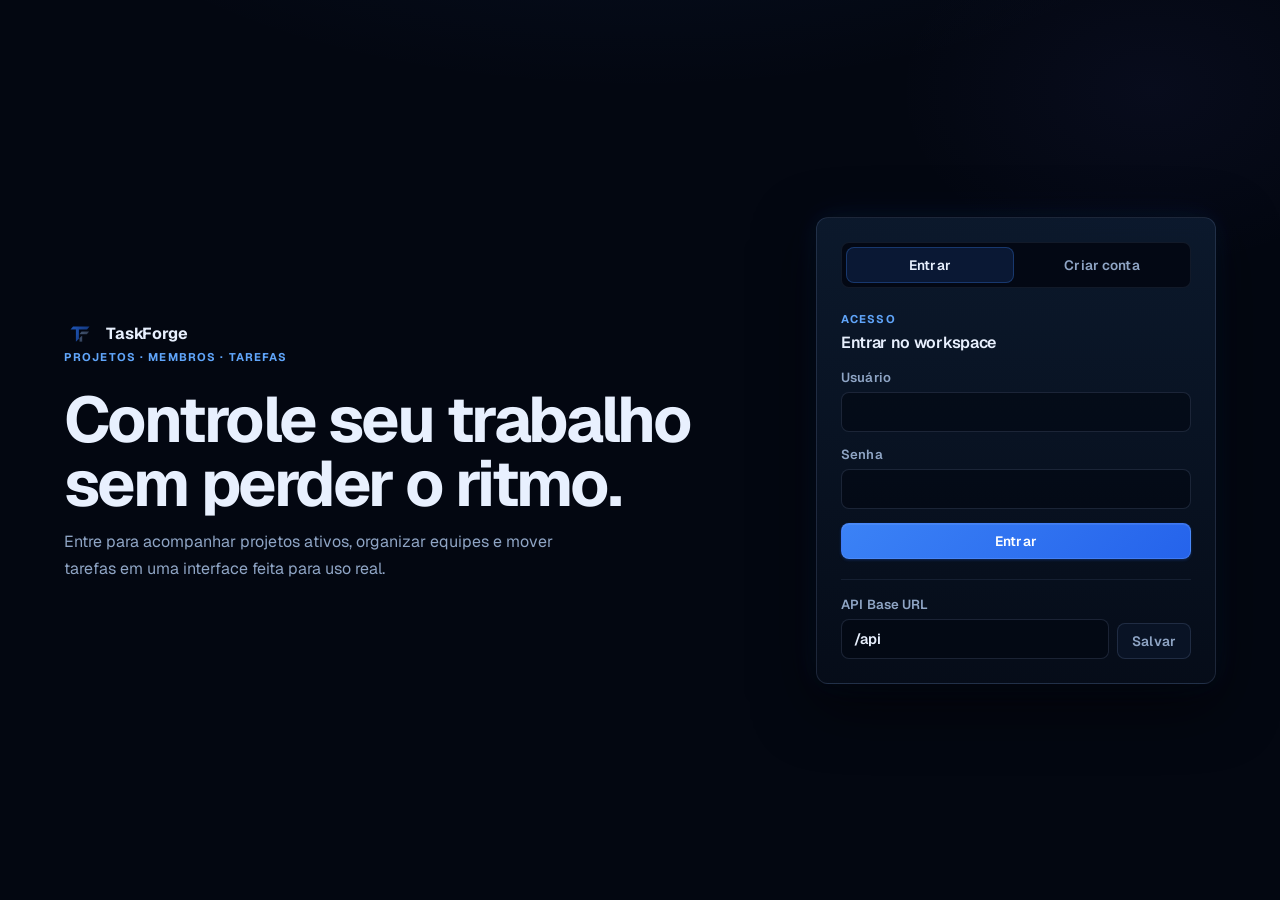
==== commit 2e41faea: "ajeitando bug na logo" ====
--- a/static/frontend/dashboard.html
+++ b/static/frontend/dashboard.html
@@ -4,7 +4,7 @@
     <meta charset="utf-8">
     <meta name="viewport" content="width=device-width, initial-scale=1">
     <title>Organizações | TaskForge</title>
-    <link rel="icon" href="http://localhost:5000/static/icons/TaskForgeLogo.png">
+    <link rel="icon" href="/static/icons/TaskForgeLogo.png">
     <link rel="stylesheet" href="./css/styles.css">
   </head>
   <body data-page="dashboard">
@@ -14,8 +14,8 @@
       <!-- ── Sidebar ──────────────────────────────────────────── -->
       <aside class="sidebar sidebar-clean">
         <div class="brand-lockup sidebar-brand">
-          <img class="brand-mark" src="http://localhost:5000/static/icons/TaskForgeLogo.png" alt="TaskForge">
-          <strong>TaskForge</strong>
+          <img class="brand-mark" src="/static/icons/TaskForgeLogo.png" alt="TaskForge">
+          <strong class="brand-label">TaskForge</strong>
         </div>
 
         <nav class="page-nav" aria-label="Navegação principal">
@@ -28,7 +28,7 @@
                 <rect x="9" y="9" width="6" height="6" rx="1.5" fill="currentColor" opacity=".4"/>
               </svg>
             </span>
-            Organizações
+            <span class="nav-label">Organizações</span>
           </a>
         </nav>
 
--- a/static/frontend/css/styles.css
+++ b/static/frontend/css/styles.css
@@ -54,6 +54,7 @@
   --radius:      8px;
   --radius-lg:   12px;
   --sidebar-width: 248px;
+  --sidebar-collapsed-width: 72px;
 
   font-family: 'Geist', 'Inter', ui-sans-serif, system-ui, -apple-system, sans-serif;
 }
@@ -339,8 +340,13 @@
 /* ── App Shell ──────────────────────────────────────────── */
 .app-shell {
   display: grid;
+  grid-template-columns: var(--sidebar-collapsed-width) minmax(0, 1fr);
+  min-height: 100vh;
+  transition: grid-template-columns 180ms ease;
+}
+
+.app-shell:has(.sidebar:hover) {
   grid-template-columns: var(--sidebar-width) minmax(0, 1fr);
-  min-height: 100vh;
 }
 
 /* ── Sidebar ────────────────────────────────────────────── */
@@ -349,6 +355,7 @@
   top: 0;
   height: 100vh;
   overflow-y: auto;
+  overflow-x: hidden;
   display: grid;
   grid-template-rows: auto auto 1fr auto;
   gap: 6px;
@@ -358,8 +365,32 @@
 }
 
 .sidebar-brand {
+  justify-content: center;
   padding: 4px 6px 10px;
   margin-bottom: 2px;
+}
+
+.sidebar:hover .sidebar-brand {
+  justify-content: flex-start;
+}
+
+.brand-label,
+.nav-label,
+.sidebar-user-info {
+  max-width: 0;
+  opacity: 0;
+  overflow: hidden;
+  transform: translateX(-6px);
+  transition: max-width 180ms ease, opacity 140ms ease, transform 140ms ease;
+  white-space: nowrap;
+}
+
+.sidebar:hover .brand-label,
+.sidebar:hover .nav-label,
+.sidebar:hover .sidebar-user-info {
+  max-width: 160px;
+  opacity: 1;
+  transform: translateX(0);
 }
 
 .sidebar-form {
@@ -373,7 +404,7 @@
   margin: 0 0 10px;
   color: var(--text-muted);
   font-size: 0.68rem;
-  font-weight: 700;
+  font-weight: 200;
   letter-spacing: 0.10em;
   text-transform: uppercase;
   padding: 0 4px;
@@ -400,6 +431,7 @@
   min-height: 36px;
   display: flex;
   align-items: center;
+  justify-content: center;
   gap: 10px;
   border: 1px solid transparent;
   border-radius: var(--radius);
@@ -413,6 +445,10 @@
   transition: all 130ms ease;
 }
 
+.sidebar:hover .nav-link {
+  justify-content: flex-start;
+}
+
 .nav-link:hover {
   background: rgba(59, 130, 246, 0.06);
   color: var(--text);
@@ -442,14 +478,20 @@
 /* ── Sidebar User ───────────────────────────────────────── */
 .sidebar-user {
   display: grid;
-  grid-template-columns: auto minmax(0, 1fr) auto;
-  align-items: center;
+  grid-template-columns: auto 0 auto;
+  align-items: center;
+  justify-content: center;
   gap: 8px;
   border: 1px solid var(--line);
   border-radius: var(--radius);
   background: rgba(10, 20, 36, 0.60);
-  padding: 10px;
+  padding: 5px;
   margin-top: 4px;
+}
+
+.sidebar:hover .sidebar-user {
+  grid-template-columns: auto minmax(0, 1fr) auto;
+  justify-content: stretch;
 }
 
 .sidebar-user strong,
@@ -1250,12 +1292,33 @@
 @media (max-width: 900px) {
   .auth-screen { grid-template-columns: 1fr; }
 
-  .app-shell { grid-template-columns: 1fr; }
+  .app-shell,
+  .app-shell:has(.sidebar:hover) {
+    grid-template-columns: 1fr;
+  }
 
   .sidebar {
     position: static;
     height: auto;
     grid-template-rows: none;
+  }
+
+  .sidebar-brand,
+  .nav-link {
+    justify-content: flex-start;
+  }
+
+  .brand-label,
+  .nav-label,
+  .sidebar-user-info {
+    max-width: 160px;
+    opacity: 1;
+    transform: none;
+  }
+
+  .sidebar-user {
+    grid-template-columns: auto minmax(0, 1fr) auto;
+    justify-content: stretch;
   }
 
   .workspace { padding: 20px; }
@@ -1846,3 +1909,39 @@
   border: 1px solid rgba(251, 146, 60, 0.18);
   color: #fdba74;
 }
+
+
+/* ===== Ajuste: usuário da sidebar mais compacto ===== */
+.sidebar-user{
+  padding: 8px 10px;
+  gap: 8px;
+  min-height: 54px;
+}
+
+.sidebar-user .avatar{
+  width: 28px;
+  height: 28px;
+  font-size: .7rem;
+}
+
+.sidebar-user strong{
+  font-size: .82rem;
+}
+
+.sidebar-user span{
+  font-size: .68rem;
+}
+
+.sidebar-user .ghost-button,
+.sidebar-user button{
+  min-height: 32px;
+  padding: 0 10px;
+  font-size: .75rem;
+}
+
+/* Ajuste extra para telas menores */
+@media (max-width: 560px){
+  .sidebar-user{
+    padding: 8px;
+  }
+}
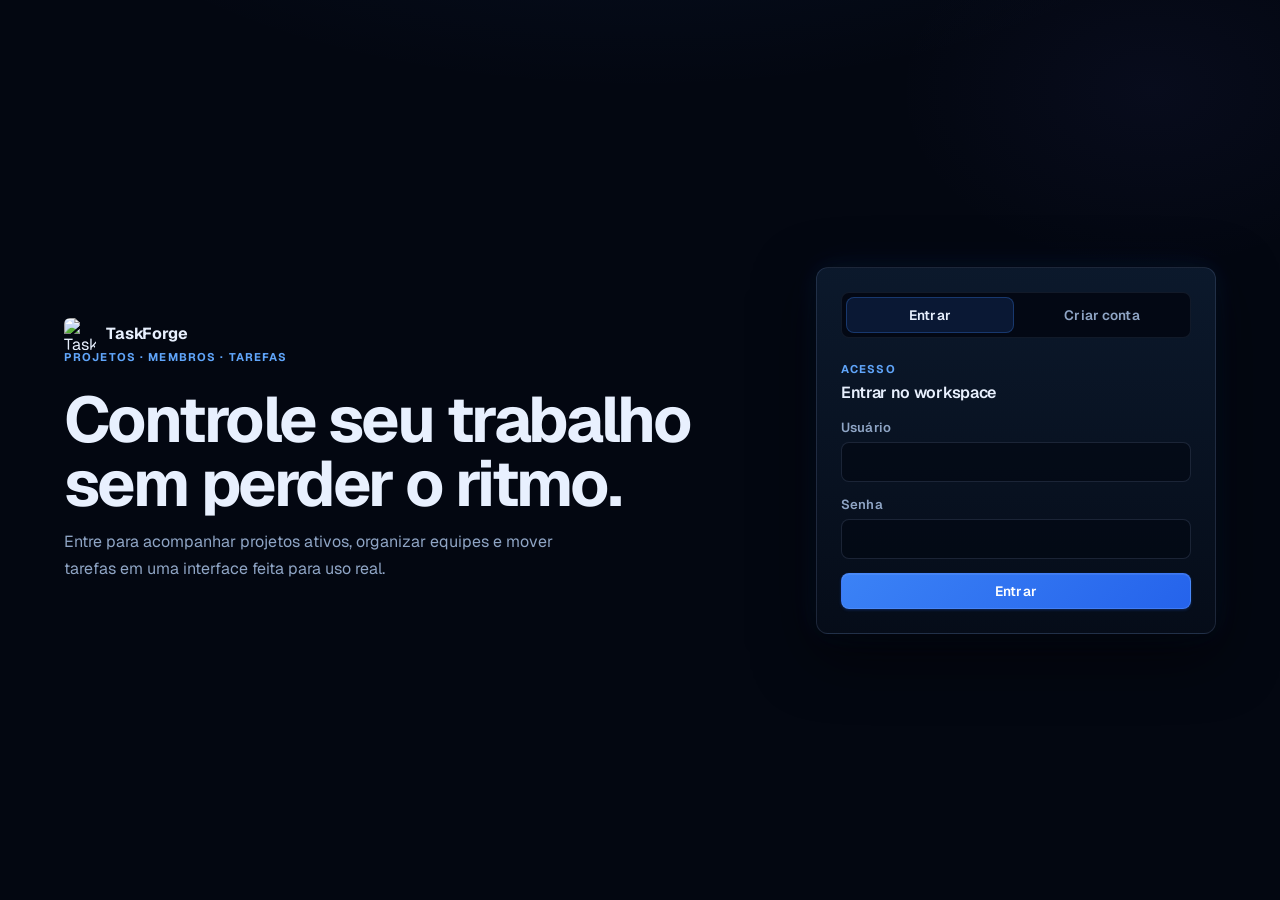
==== commit 44437f7c: "colocando chat e melhorando frontend" ====
--- a/static/frontend/dashboard.html
+++ b/static/frontend/dashboard.html
@@ -4,7 +4,7 @@
     <meta charset="utf-8">
     <meta name="viewport" content="width=device-width, initial-scale=1">
     <title>Organizações | TaskForge</title>
-    <link rel="icon" href="/static/icons/TaskForgeLogo.png">
+    <link rel="icon" href="http://localhost:5000/static/icons/TaskForgeLogo.png">
     <link rel="stylesheet" href="./css/styles.css">
   </head>
   <body data-page="dashboard">
@@ -14,7 +14,7 @@
       <!-- ── Sidebar ──────────────────────────────────────────── -->
       <aside class="sidebar sidebar-clean">
         <div class="brand-lockup sidebar-brand">
-          <img class="brand-mark" src="/static/icons/TaskForgeLogo.png" alt="TaskForge">
+          <img class="brand-mark" src="http://localhost:5000/static/icons/TaskForgeLogo.png" alt="TaskForge">
           <strong class="brand-label">TaskForge</strong>
         </div>
 
@@ -30,6 +30,13 @@
             </span>
             <span class="nav-label">Organizações</span>
           </a>
+        
+          <button class="nav-link" id="open-chat-drawer" type="button" aria-label="Chats">
+            <span class="nav-icon">
+              <svg width="14" height="14" viewBox="0 0 16 16" fill="none"><path d="M14 9.5A5.5 5.5 0 018.5 15H3a1 1 0 01-1-1V9.5a5.5 5.5 0 0111 0z" stroke="currentColor" stroke-width="1.4"/><path d="M5 7V2.5A1.5 1.5 0 016.5 1h6A1.5 1.5 0 0114 2.5V7" stroke="currentColor" stroke-width="1.4" stroke-linecap="round"/></svg>
+            </span>
+            <span class="nav-label">Chats</span>
+          </button>
         </nav>
 
         <div class="sidebar-spacer"></div>
@@ -74,13 +81,6 @@
               <div class="org-meta-item">
                 <span class="org-meta-label">Tarefas abertas</span>
                 <strong id="open-tasks-total" style="font-size:1.1rem;font-weight:700;color:var(--text);letter-spacing:-0.02em;">0</strong>
-              </div>
-              <div class="org-meta-item">
-                <span class="org-meta-label">Status API</span>
-                <span id="api-status" class="api-badge">
-                  <span class="api-dot"></span>
-                  API pronta
-                </span>
               </div>
             </div>
           </div>
@@ -198,5 +198,40 @@
         });
       })();
     </script>
+  
+    <!-- __ Chat Drawer __ -->
+    <div id="chat-drawer" class="chat-drawer" aria-hidden="true">
+      <div class="chat-drawer-inner">
+        <div id="chat-org-list-view" class="chat-view">
+          <div class="chat-drawer-header">
+            <div><p class="eyebrow">Mensagens</p><h2>Chats</h2></div>
+            <button id="close-chat-drawer" class="modal-close-btn" type="button" aria-label="Fechar">
+              <svg width="16" height="16" viewBox="0 0 16 16" fill="none"><path d="M3 3l10 10M13 3L3 13" stroke="currentColor" stroke-width="1.8" stroke-linecap="round"/></svg>
+            </button>
+          </div>
+          <div id="chat-org-list" class="chat-org-list"></div>
+        </div>
+        <div id="chat-messages-view" class="chat-view is-hidden">
+          <div class="chat-drawer-header">
+            <button id="chat-back-btn" class="ghost-button chat-back-btn" type="button">
+              <svg width="14" height="14" viewBox="0 0 16 16" fill="none"><path d="M10 3L5 8l5 5" stroke="currentColor" stroke-width="1.6" stroke-linecap="round" stroke-linejoin="round"/></svg>
+            </button>
+            <div style="flex:1"><p class="eyebrow">Canal geral</p><h2 id="chat-org-name" style="font-size:1rem;margin:0">—</h2></div>
+            <button id="close-chat-drawer-2" class="modal-close-btn" type="button" aria-label="Fechar">
+              <svg width="16" height="16" viewBox="0 0 16 16" fill="none"><path d="M3 3l10 10M13 3L3 13" stroke="currentColor" stroke-width="1.8" stroke-linecap="round"/></svg>
+            </button>
+          </div>
+          <div id="chat-messages" class="chat-messages"></div>
+          <div class="chat-input-row">
+            <input id="chat-input" type="text" placeholder="Mensagem..." maxlength="1000" autocomplete="off">
+            <button id="chat-send-btn" class="primary-button" type="button">
+              <svg width="14" height="14" viewBox="0 0 16 16" fill="none"><path d="M14 8L2 2l3 6-3 6 12-6z" fill="currentColor"/></svg>
+            </button>
+          </div>
+        </div>
+      </div>
+    </div>
+    <div id="chat-backdrop" class="chat-backdrop"></div>
+    <script src="https://cdn.socket.io/4.7.5/socket.io.min.js"></script>
   </body>
 </html>
--- a/static/frontend/css/styles.css
+++ b/static/frontend/css/styles.css
@@ -53,7 +53,7 @@
   --radius-sm:   6px;
   --radius:      8px;
   --radius-lg:   12px;
-  --sidebar-width: 248px;
+  --sidebar-width: 216px;
   --sidebar-collapsed-width: 72px;
 
   font-family: 'Geist', 'Inter', ui-sans-serif, system-ui, -apple-system, sans-serif;
@@ -61,6 +61,33 @@
 
 /* ── Reset & Base ──────────────────────────────────────── */
 *, *::before, *::after { box-sizing: border-box; }
+
+/* ── Scrollbars ─────────────────────────────────────────── */
+::-webkit-scrollbar {
+  width: 6px;
+  height: 6px;
+}
+::-webkit-scrollbar-track {
+  background: transparent;
+}
+::-webkit-scrollbar-thumb {
+  background: rgba(148, 176, 220, 0.15);
+  border-radius: 999px;
+  transition: background 150ms ease;
+}
+::-webkit-scrollbar-thumb:hover {
+  background: rgba(96, 165, 250, 0.35);
+}
+::-webkit-scrollbar-corner {
+  background: transparent;
+}
+* {
+  scrollbar-width: thin;
+  scrollbar-color: rgba(148, 176, 220, 0.15) transparent;
+}
+*:hover {
+  scrollbar-color: rgba(96, 165, 250, 0.35) transparent;
+}
 
 html { min-height: 100%; background: var(--bg); }
 
@@ -1512,6 +1539,7 @@
 .role-badge {
   display: inline-flex;
   align-items: center;
+  align-self: flex-start;
   height: 24px;
   padding: 0 10px;
   border-radius: 999px;
@@ -1663,6 +1691,11 @@
   grid-template-columns: minmax(0, 1.6fr) minmax(280px, 1fr);
   gap: 16px;
   align-items: start;
+}
+
+.org-side-col {
+  position: sticky;
+  top: 16px;
 }
 
 .org-main-col, .org-side-col {
@@ -1945,3 +1978,238 @@
     padding: 8px;
   }
 }
+
+/* ── Chat Drawer ───────────────────────────────────────────── */
+.chat-backdrop {
+  display: none;
+  position: fixed;
+  inset: 0;
+  background: rgba(0,0,0,0.5);
+  z-index: 200;
+}
+.chat-backdrop.is-open { display: block; }
+
+.chat-drawer {
+  position: fixed;
+  top: 0;
+  right: 0;
+  width: 360px;
+  height: 100vh;
+  background: var(--panel);
+  border-left: 1px solid var(--line-med);
+  z-index: 201;
+  transform: translateX(100%);
+  transition: transform 240ms cubic-bezier(0.32, 0.72, 0, 1);
+  display: flex;
+  flex-direction: column;
+}
+.chat-drawer.is-open { transform: translateX(0); }
+
+.chat-drawer-inner {
+  display: flex;
+  flex-direction: column;
+  height: 100%;
+  overflow: hidden;
+}
+
+.chat-view {
+  display: flex;
+  flex-direction: column;
+  height: 100%;
+}
+.chat-view.is-hidden { display: none; }
+
+.chat-drawer-header {
+  display: flex;
+  align-items: center;
+  gap: 12px;
+  padding: 20px 20px 16px;
+  border-bottom: 1px solid var(--line);
+  flex-shrink: 0;
+}
+.chat-drawer-header .eyebrow {
+  font-size: 0.65rem;
+  text-transform: uppercase;
+  letter-spacing: 0.08em;
+  color: var(--text-muted);
+  margin: 0 0 2px;
+}
+.chat-drawer-header h2 { margin: 0; font-size: 1.1rem; font-weight: 600; }
+
+.chat-back-btn {
+  padding: 6px 8px;
+  min-width: unset;
+  color: var(--text-soft);
+}
+
+.chat-org-list {
+  flex: 1;
+  overflow-y: auto;
+  padding: 8px;
+}
+.chat-org-item {
+  display: flex;
+  align-items: center;
+  gap: 12px;
+  padding: 10px 12px;
+  border-radius: var(--radius);
+  cursor: pointer;
+  transition: background 120ms;
+  border: none;
+  background: transparent;
+  width: 100%;
+  text-align: left;
+  color: var(--text);
+}
+.chat-org-item:hover { background: var(--panel-2); }
+.chat-org-avatar {
+  width: 36px;
+  height: 36px;
+  border-radius: var(--radius-sm);
+  background: var(--blue-glow);
+  border: 1px solid var(--line-med);
+  display: flex;
+  align-items: center;
+  justify-content: center;
+  font-size: 0.75rem;
+  font-weight: 600;
+  color: var(--blue-bright);
+  flex-shrink: 0;
+  overflow: hidden;
+}
+.chat-org-avatar img { width: 100%; height: 100%; object-fit: cover; }
+.chat-org-name { font-size: 0.875rem; font-weight: 500; }
+
+.chat-messages {
+  flex: 1;
+  overflow-y: auto;
+  padding: 12px;
+  display: flex;
+  flex-direction: column;
+  gap: 12px;
+}
+.chat-msg {
+  display: flex;
+  gap: 8px;
+  align-items: flex-start;
+}
+.chat-msg-avatar {
+  width: 28px;
+  height: 28px;
+  border-radius: 50%;
+  background: var(--blue-glow);
+  border: 1px solid var(--line-med);
+  display: flex;
+  align-items: center;
+  justify-content: center;
+  font-size: 0.6rem;
+  font-weight: 600;
+  color: var(--blue-bright);
+  flex-shrink: 0;
+  overflow: hidden;
+}
+.chat-msg-avatar img { width: 100%; height: 100%; object-fit: cover; }
+.chat-msg-body { flex: 1; min-width: 0; }
+.chat-msg-meta {
+  display: flex;
+  align-items: baseline;
+  gap: 6px;
+  margin-bottom: 2px;
+}
+.chat-msg-username { font-size: 0.8rem; font-weight: 600; color: var(--text); }
+.chat-msg-time { font-size: 0.7rem; color: var(--text-muted); }
+.chat-msg-content {
+  font-size: 0.875rem;
+  color: var(--text-soft);
+  line-height: 1.5;
+  word-break: break-word;
+  margin: 0;
+}
+
+.chat-input-row {
+  display: flex;
+  gap: 8px;
+  padding: 12px 16px;
+  border-top: 1px solid var(--line);
+  flex-shrink: 0;
+}
+.chat-input-row input { flex: 1; padding: 8px 12px; font-size: 0.875rem; }
+.chat-input-row .primary-button { padding: 8px 14px; min-width: unset; }
+
+button.nav-link {
+  background: none;
+  border: none;
+  width: 100%;
+  text-align: left;
+}
+
+@media (max-width: 560px) {
+  .chat-drawer { width: 100vw; }
+}
+
+/* ── Org side tabbed panel ─────────────────────────────────── */
+.org-side-tabbed {
+  display: flex;
+  flex-direction: column;
+  padding: 0;
+  overflow: hidden;
+  max-height: calc(100vh - 120px);
+}
+
+.org-side-tabs {
+  display: flex;
+  border-bottom: 1px solid var(--line);
+  flex-shrink: 0;
+}
+
+.org-side-tab {
+  flex: 1;
+  padding: 10px 8px;
+  font-size: 0.78rem;
+  font-weight: 500;
+  color: var(--text-muted);
+  background: transparent;
+  border: none;
+  border-bottom: 2px solid transparent;
+  cursor: pointer;
+  transition: color 120ms, border-color 120ms;
+  margin-bottom: -1px;
+}
+.org-side-tab:hover { color: var(--text); }
+.org-side-tab.is-active {
+  color: var(--text);
+  border-bottom-color: var(--blue-bright);
+}
+
+.org-side-pane {
+  flex: 1;
+  overflow-y: auto;
+  padding: 12px;
+  min-height: 0;
+}
+.org-side-pane.is-hidden { display: none; }
+
+/* Inline chat inside the tab */
+.org-side-pane#tab-chat {
+  display: flex;
+  flex-direction: column;
+  padding: 0;
+  overflow: hidden;
+  max-height: 420px;
+}
+.org-inline-chat {
+  display: flex;
+  flex-direction: column;
+  flex: 1;
+  min-height: 0;
+}
+.org-chat-messages {
+  flex: 1;
+  overflow-y: auto;
+  display: flex;
+  flex-direction: column;
+  gap: 12px;
+  padding: 12px;
+  padding-bottom: 8px;
+  min-height: 0;
+}
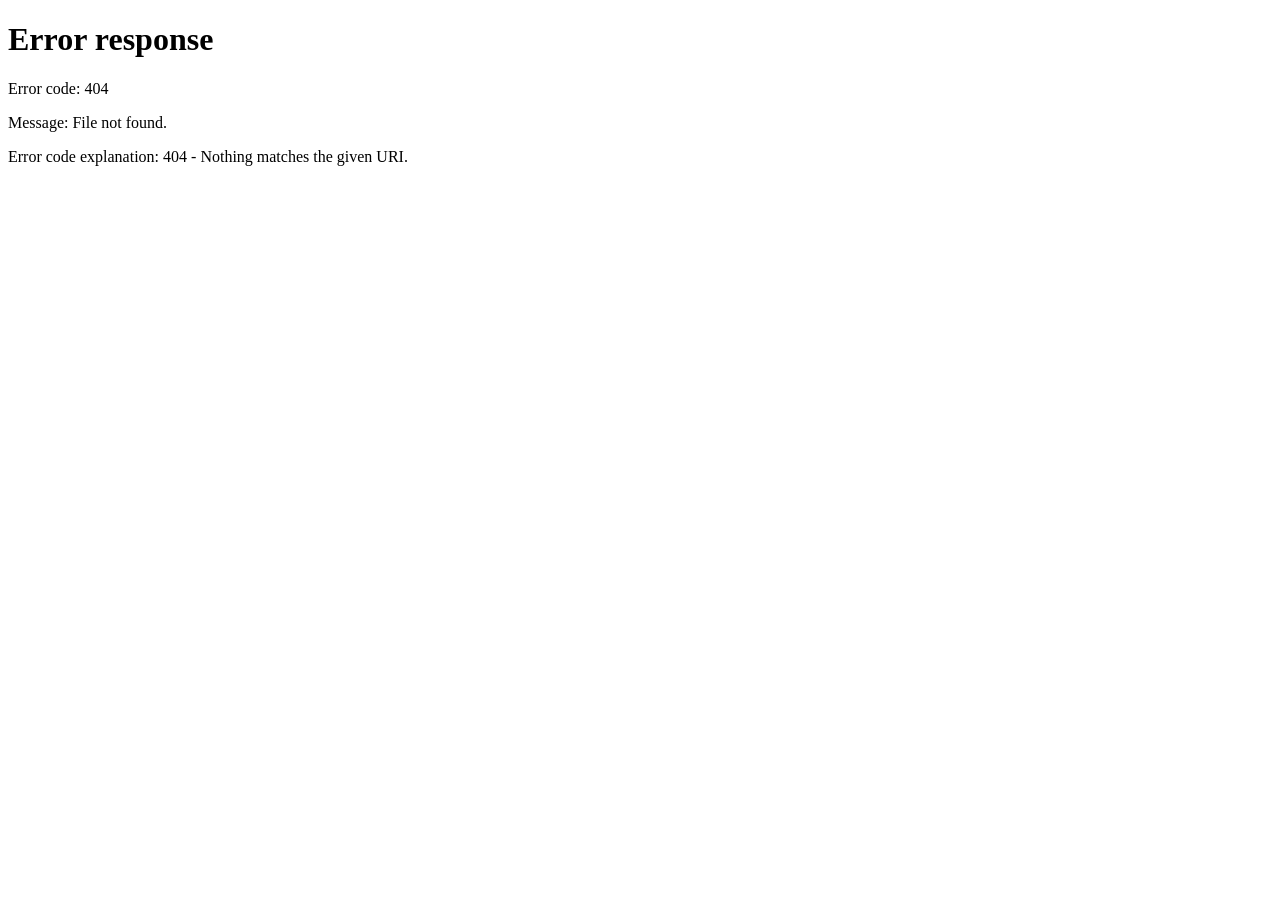
==== commit ec15bfd8: "corrigindo bug em uploads" ====
--- a/static/frontend/dashboard.html
+++ b/static/frontend/dashboard.html
@@ -4,7 +4,7 @@
     <meta charset="utf-8">
     <meta name="viewport" content="width=device-width, initial-scale=1">
     <title>Organizações | TaskForge</title>
-    <link rel="icon" href="http://localhost:5000/static/icons/TaskForgeLogo.png">
+    <link rel="icon" href="https://api.taskforge.app.br/static/icons/TaskForgeLogo.png">
     <link rel="stylesheet" href="./css/styles.css">
   </head>
   <body data-page="dashboard">
@@ -14,7 +14,7 @@
       <!-- ── Sidebar ──────────────────────────────────────────── -->
       <aside class="sidebar sidebar-clean">
         <div class="brand-lockup sidebar-brand">
-          <img class="brand-mark" src="http://localhost:5000/static/icons/TaskForgeLogo.png" alt="TaskForge">
+          <img class="brand-mark" src="https://api.taskforge.app.br/static/icons/TaskForgeLogo.png" alt="TaskForge">
           <strong class="brand-label">TaskForge</strong>
         </div>
 
